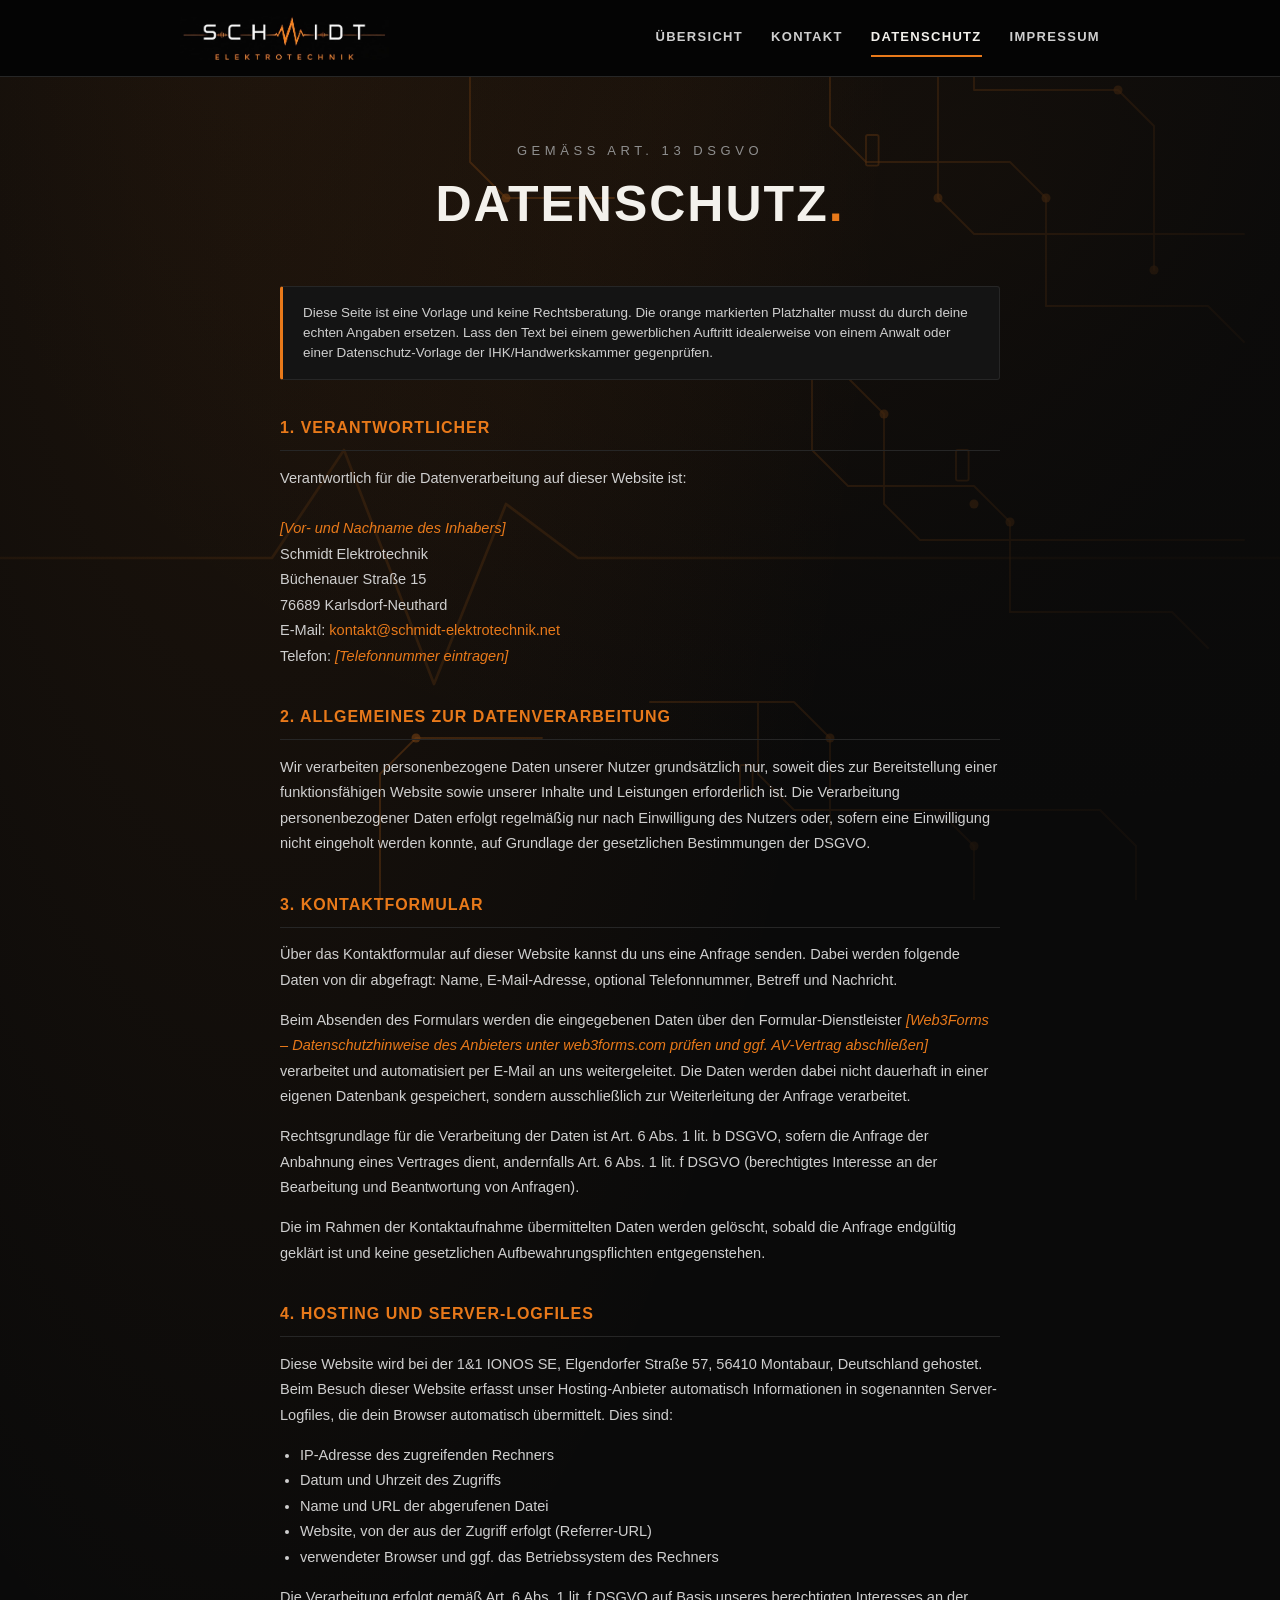
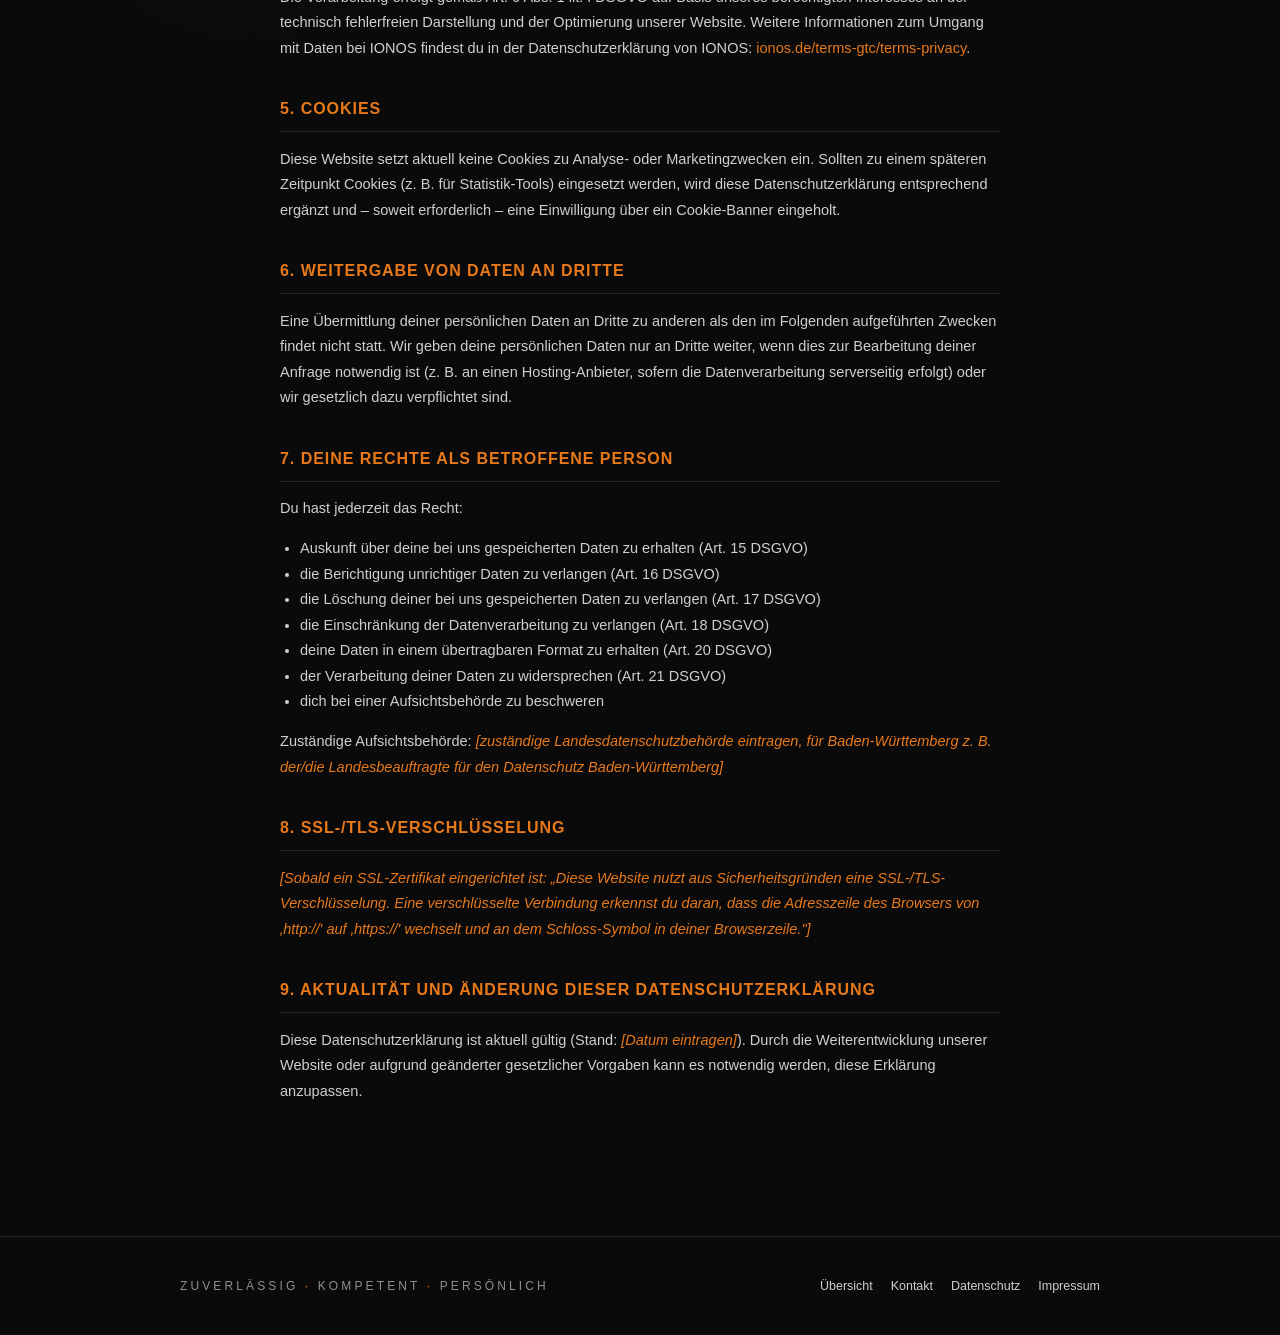
==== datenschutz.html @ e6042d87 "Init" ====
<!DOCTYPE html>
<html lang="de">
<head>
    <meta charset="UTF-8">
    <meta name="viewport" content="width=device-width, initial-scale=1.0">
    <title>Datenschutz – Schmidt Elektrotechnik Karlsdorf-Neuthard</title>
    <meta name="description"
          content="Datenschutzerklärung von Schmidt Elektrotechnik gemäß Art. 13 DSGVO: Informationen zur Verarbeitung deiner Daten über Kontaktformular und Website.">
    <link rel="stylesheet" href="css/style.css">
    <link rel="icon" href="images/favicon/favicon_32x32.ico" sizes="32x32">
    <link rel="icon" href="images/favicon/favicon.svg" type="image/svg+xml">
    <link rel="apple-touch-icon" href="images/favicon/favicon_180x180.png">
    <link rel="icon" type="image/png" sizes="192x192" href="images/favicon/favicon_192x192.png">
    <link rel="icon" type="image/png" sizes="512x512" href="images/favicon/favicon_512x512.png">
</head>
<body>

<header class="site-header">
    <div class="nav-inner">
        <a href="index.html" class="logo">
            <img src="images/logo.jpeg" alt="Schmidt Elektrotechnik Logo" class="logo-img">
        </a>
        <button type="button" class="nav-toggle" id="navToggle" aria-expanded="false" aria-controls="mainNav"
                aria-label="Navigation öffnen">☰
        </button>
        <nav class="main-nav" id="mainNav">
            <a href="index.html">Übersicht</a>
            <a href="kontakt.html">Kontakt</a>
            <a href="datenschutz.html" class="active">Datenschutz</a>
            <a href="impressum.html">Impressum</a>
        </nav>
    </div>
</header>

<main>
    <div class="container">


        <div class="page-top">
            <p class="eyebrow">Gemäß Art. 13 DSGVO</p>
            <h1 class="display">Datenschutz<span class="dot">.</span></h1>
        </div>

        <div class="legal">

            <div class="note-box">
                Diese Seite ist eine Vorlage und keine Rechtsberatung. Die orange markierten
                Platzhalter musst du durch deine echten Angaben ersetzen. Lass den Text bei
                einem gewerblichen Auftritt idealerweise von einem Anwalt oder einer
                Datenschutz-Vorlage der IHK/Handwerkskammer gegenprüfen.
            </div>

            <section>
                <h2>1. Verantwortlicher</h2>
                <p>
                    Verantwortlich für die Datenverarbeitung auf dieser Website ist:<br><br>
                    <span class="placeholder">[Vor- und Nachname des Inhabers]</span><br>
                    Schmidt Elektrotechnik<br>
                    Büchenauer Straße 15<br>
                    76689 Karlsdorf-Neuthard<br>
                    E-Mail: <a
                        href="mailto:kontakt@schmidt-elektrotechnik.net">kontakt@schmidt-elektrotechnik.net</a><br>
                    Telefon: <span class="placeholder">[Telefonnummer eintragen]</span>
                </p>
            </section>

            <section>
                <h2>2. Allgemeines zur Datenverarbeitung</h2>
                <p>
                    Wir verarbeiten personenbezogene Daten unserer Nutzer grundsätzlich nur,
                    soweit dies zur Bereitstellung einer funktionsfähigen Website sowie
                    unserer Inhalte und Leistungen erforderlich ist. Die Verarbeitung
                    personenbezogener Daten erfolgt regelmäßig nur nach Einwilligung des
                    Nutzers oder, sofern eine Einwilligung nicht eingeholt werden konnte,
                    auf Grundlage der gesetzlichen Bestimmungen der DSGVO.
                </p>
            </section>

            <section>
                <h2>3. Kontaktformular</h2>
                <p>
                    Über das Kontaktformular auf dieser Website kannst du uns eine Anfrage
                    senden. Dabei werden folgende Daten von dir abgefragt: Name, E-Mail-Adresse,
                    optional Telefonnummer, Betreff und Nachricht.
                </p>
                <p>
                    Beim Absenden des Formulars werden die eingegebenen Daten über den
                    Formular-Dienstleister <span class="placeholder">[Web3Forms – Datenschutzhinweise
          des Anbieters unter web3forms.com prüfen und ggf. AV-Vertrag abschließen]</span>
                    verarbeitet und automatisiert per E-Mail an uns weitergeleitet. Die Daten
                    werden dabei nicht dauerhaft in einer eigenen Datenbank gespeichert,
                    sondern ausschließlich zur Weiterleitung der Anfrage verarbeitet.
                </p>
                <p>
                    Rechtsgrundlage für die Verarbeitung der Daten ist Art. 6 Abs. 1 lit. b DSGVO,
                    sofern die Anfrage der Anbahnung eines Vertrages dient, andernfalls
                    Art. 6 Abs. 1 lit. f DSGVO (berechtigtes Interesse an der Bearbeitung
                    und Beantwortung von Anfragen).
                </p>
                <p>
                    Die im Rahmen der Kontaktaufnahme übermittelten Daten werden gelöscht,
                    sobald die Anfrage endgültig geklärt ist und keine gesetzlichen
                    Aufbewahrungspflichten entgegenstehen.
                </p>
            </section>

            <section>
                <h2>4. Hosting und Server-Logfiles</h2>
                <p>
                    Diese Website wird bei der 1&amp;1 IONOS SE, Elgendorfer Straße 57,
                    56410 Montabaur, Deutschland gehostet. Beim Besuch dieser Website erfasst
                    unser Hosting-Anbieter automatisch Informationen in sogenannten
                    Server-Logfiles, die dein Browser automatisch übermittelt. Dies sind:
                </p>
                <ul>
                    <li>IP-Adresse des zugreifenden Rechners</li>
                    <li>Datum und Uhrzeit des Zugriffs</li>
                    <li>Name und URL der abgerufenen Datei</li>
                    <li>Website, von der aus der Zugriff erfolgt (Referrer-URL)</li>
                    <li>verwendeter Browser und ggf. das Betriebssystem des Rechners</li>
                </ul>
                <p>
                    Die Verarbeitung erfolgt gemäß Art. 6 Abs. 1 lit. f DSGVO auf Basis
                    unseres berechtigten Interesses an der technisch fehlerfreien Darstellung
                    und der Optimierung unserer Website. Weitere Informationen zum Umgang mit
                    Daten bei IONOS findest du in der Datenschutzerklärung von IONOS:
                    <a href="https://www.ionos.de/terms-gtc/terms-privacy" target="_blank" rel="noopener">ionos.de/terms-gtc/terms-privacy</a>.
                </p>
            </section>

            <section>
                <h2>5. Cookies</h2>
                <p>
                    Diese Website setzt aktuell keine Cookies zu Analyse- oder Marketingzwecken
                    ein. Sollten zu einem späteren Zeitpunkt Cookies (z. B. für
                    Statistik-Tools) eingesetzt werden, wird diese Datenschutzerklärung
                    entsprechend ergänzt und – soweit erforderlich – eine
                    Einwilligung über ein Cookie-Banner eingeholt.
                </p>
            </section>

            <section>
                <h2>6. Weitergabe von Daten an Dritte</h2>
                <p>
                    Eine Übermittlung deiner persönlichen Daten an Dritte zu anderen als den
                    im Folgenden aufgeführten Zwecken findet nicht statt. Wir geben deine
                    persönlichen Daten nur an Dritte weiter, wenn dies zur Bearbeitung
                    deiner Anfrage notwendig ist (z. B. an einen Hosting-Anbieter, sofern
                    die Datenverarbeitung serverseitig erfolgt) oder wir gesetzlich dazu
                    verpflichtet sind.
                </p>
            </section>

            <section>
                <h2>7. Deine Rechte als betroffene Person</h2>
                <p>Du hast jederzeit das Recht:</p>
                <ul>
                    <li>Auskunft über deine bei uns gespeicherten Daten zu erhalten (Art. 15 DSGVO)</li>
                    <li>die Berichtigung unrichtiger Daten zu verlangen (Art. 16 DSGVO)</li>
                    <li>die Löschung deiner bei uns gespeicherten Daten zu verlangen (Art. 17 DSGVO)</li>
                    <li>die Einschränkung der Datenverarbeitung zu verlangen (Art. 18 DSGVO)</li>
                    <li>deine Daten in einem übertragbaren Format zu erhalten (Art. 20 DSGVO)</li>
                    <li>der Verarbeitung deiner Daten zu widersprechen (Art. 21 DSGVO)</li>
                    <li>dich bei einer Aufsichtsbehörde zu beschweren</li>
                </ul>
                <p>
                    Zuständige Aufsichtsbehörde: <span class="placeholder">[zuständige
          Landesdatenschutzbehörde eintragen, für Baden-Württemberg z. B. der/die
          Landesbeauftragte für den Datenschutz Baden-Württemberg]</span>
                </p>
            </section>

            <section>
                <h2>8. SSL-/TLS-Verschlüsselung</h2>
                <p>
          <span class="placeholder">
          [Sobald ein SSL-Zertifikat eingerichtet ist: „Diese Website nutzt aus
          Sicherheitsgründen eine SSL-/TLS-Verschlüsselung. Eine verschlüsselte
          Verbindung erkennst du daran, dass die Adresszeile des Browsers von
          ‚http://' auf ‚https://' wechselt und an dem Schloss-Symbol in deiner
          Browserzeile."]
          </span>
                </p>
            </section>

            <section>
                <h2>9. Aktualität und Änderung dieser Datenschutzerklärung</h2>
                <p>
                    Diese Datenschutzerklärung ist aktuell gültig (Stand:
                    <span class="placeholder">[Datum eintragen]</span>). Durch die
                    Weiterentwicklung unserer Website oder aufgrund geänderter gesetzlicher
                    Vorgaben kann es notwendig werden, diese Erklärung anzupassen.
                </p>
            </section>

        </div>


    </div>
</main>

<footer class="site-footer">
    <div class="footer-inner">
        <p class="footer-tagline">Zuverlässig <span>·</span> Kompetent <span>·</span> Persönlich</p>
        <div class="footer-links">
            <a href="index.html">Übersicht</a>
            <a href="kontakt.html">Kontakt</a>
            <a href="datenschutz.html">Datenschutz</a>
            <a href="impressum.html">Impressum</a>
        </div>
    </div>
</footer>

<script>
    let navToggle = document.getElementById('navToggle');
    let mainNav = document.getElementById('mainNav');
    if (navToggle && mainNav) {
        navToggle.addEventListener('click', function () {
            let isOpen = mainNav.classList.toggle('open');
            navToggle.setAttribute('aria-expanded', isOpen ? 'true' : 'false');
        });
    }
</script>

</body>
</html>
---- css/style.css ----
:root {
    --bg: #0a0a0a;
    --panel: #141414;
    --panel-alt: #0f0f0f;
    --panel-border: #262626;
    --field-bg: #1a1a1a;
    --field-border: #2c2c2c;
    --orange: #E8791A;
    --orange-hover: #f6912f;
    --orange-dim: #8a4a12;
    --white: #F3F1EC;
    --muted: #8f8f8f;
    --muted-2: #cfcfcf;
    --error: #e05252;
    --success: #3fae5c;
    --header-bg: #040404;
    --max-width: 60rem;
}

* {
    box-sizing: border-box;
}

html {
    scroll-behavior: smooth;
    font-size: 100%;
}

body {
    margin: 0;
    background-image: radial-gradient(ellipse at 20% -10%, rgba(232, 121, 26, 0.10), transparent 45%),
    url('../images/circuit-background.svg');
    background-repeat: no-repeat, no-repeat;
    background-position: top left, top right;
    background-size: auto, cover;
    background-attachment: scroll, fixed;
    background-color: var(--bg);
    color: var(--white);
    font-family: 'Segoe UI', Roboto, Helvetica, Arial, sans-serif;
    font-size: 1rem;
    line-height: 1.5;
    min-height: 100vh;
    display: flex;
    flex-direction: column;
    overflow-y: scroll;
}

a {
    color: var(--orange);
    text-decoration: none;
}

a:hover {
    color: var(--orange-hover);
}

a:focus-visible,
button:focus-visible,
input:focus-visible,
textarea:focus-visible,
.nav-toggle:focus-visible {
    outline: 2px solid var(--orange);
    outline-offset: 2px;
}

.display {
    font-family: 'Arial Narrow', 'Oswald', sans-serif;
    font-weight: 800;
    letter-spacing: 0.04em;
}

img, svg {
    max-width: 100%;
    height: auto;
}

.container {
    width: 100%;
    max-width: var(--max-width);
    margin: 0 auto;
    padding: 0 1.25rem;
}

main {
    flex: 1;
    padding: 3rem 0 5rem;
}

header.site-header {
    border-bottom: 1px solid var(--panel-border);
    background: var(--header-bg);
    position: sticky;
    top: 0;
    z-index: 20;
}

.nav-inner {
    max-width: var(--max-width);
    margin: 0 auto;
    padding: 1rem 1.25rem;
    display: flex;
    align-items: center;
    justify-content: space-between;
    gap: 1rem;
    flex-wrap: wrap;
}

.logo {
    display: flex;
    align-items: center;
}

.logo-img {
    height: 2.25rem;
    width: auto;
    display: block;
    border-radius: 0.125rem;
}

.nav-toggle {
    display: flex;
    align-items: center;
    justify-content: center;
    width: 2.75rem;
    height: 2.75rem;
    background: transparent;
    border: 1px solid var(--panel-border);
    border-radius: 0.25rem;
    color: var(--white);
    font-size: 1.375rem;
    cursor: pointer;
    order: 2;
    transition: border-color 0.3s ease, color 0.3s ease, transform 0.3s ease;
}

.nav-toggle:hover {
    border-color: var(--orange);
    color: var(--orange);
}

.nav-toggle[aria-expanded="true"] {
    border-color: var(--orange);
    color: var(--orange);
    transform: rotate(90deg);
}

nav.main-nav {
    display: flex;
    flex-direction: column;
    gap: 0.75rem;
    width: 100%;
    order: 3;
    max-height: 0;
    opacity: 0;
    overflow: hidden;
    transition: max-height 0.3s ease, opacity 0.3s ease;
}

nav.main-nav.open {
    max-height: 25rem;
    opacity: 1;
}

nav.main-nav a {
    color: var(--muted-2);
    font-size: 0.8125rem;
    text-transform: uppercase;
    letter-spacing: 0.1em;
    font-weight: 600;
    padding: 0.5rem 0;
    border-bottom: 2px solid transparent;
    transition: color .15s ease, border-color .15s ease;
}

nav.main-nav a:hover,
nav.main-nav a.active {
    color: var(--white);
    border-bottom-color: var(--orange);
}

@media (min-width: 30em) {
    .logo-img {
        height: 2.75rem;
    }
}

@media (min-width: 48em) {
    .nav-toggle {
        display: none;
    }

    nav.main-nav {
        display: flex;
        flex-direction: row;
        width: auto;
        gap: 1.75rem;
        order: 2;
        max-height: none;
        opacity: 1;
        overflow: visible;
    }
}

footer.site-footer {
    border-top: 1px solid var(--panel-border);
    padding: 1.75rem 0;
}

.footer-inner {
    max-width: var(--max-width);
    margin: 0 auto;
    padding: 0 1.25rem;
    display: flex;
    align-items: center;
    justify-content: space-between;
    flex-wrap: wrap;
    gap: 0.875rem;
}

.footer-tagline {
    color: var(--muted);
    font-size: 0.75rem;
    letter-spacing: 0.26em;
    text-transform: uppercase;
}

.footer-tagline span {
    color: var(--orange);
}

.footer-links {
    display: flex;
    flex-wrap: wrap;
    gap: 1.125rem;
    font-size: 0.78rem;
}

.footer-links a {
    color: var(--muted-2);
}

.footer-links a:hover {
    color: var(--orange);
}

.page-top {
    text-align: center;
    margin-bottom: 2rem;
}

.page-top-compact {
    margin-bottom: 1.5rem;
}

.eyebrow {
    color: var(--muted);
    font-size: 0.8125rem;
    letter-spacing: 0.35em;
    text-transform: uppercase;
    margin: 0 0 0.375rem;
}

h1 {
    font-size: clamp(1.875rem, 5vw, 3.125rem);
    margin: 0;
    text-transform: uppercase;
}

.heading-compact {
    font-size: clamp(1.5rem, 4vw, 2.125rem);
    margin: 0;
    text-transform: uppercase;
}

h1 .dot,
.display .dot {
    color: var(--orange);
}

.pulse-divider {
    width: 11.25rem;
    height: 2rem;
    margin: 1.375rem auto 0;
    display: block;
}

@media (min-width: 30em) {
    .page-top {
        margin-bottom: 2.75rem;
    }

    .page-top-compact {
        margin-bottom: 2rem;
    }
}

.panel {
    background: var(--panel);
    border: 1px solid var(--panel-border);
    border-radius: 0.25rem;
}

.rule {
    width: 3rem;
    height: 2px;
    background: var(--orange);
    margin: 0 0 1.625rem;
    border: none;
}

.btn {
    display: inline-block;
    background: var(--orange);
    color: #111;
    border: none;
    padding: 0.875rem 1.5rem;
    font-size: 0.84rem;
    font-weight: 700;
    text-transform: uppercase;
    letter-spacing: 0.14em;
    border-radius: 0.1875rem;
    cursor: pointer;
    min-height: 2.75rem;
    transition: background .15s ease, transform .1s ease;
}

.btn:hover {
    background: var(--orange-hover);
    color: #111;
}

.btn:active {
    transform: scale(0.98);
}

.btn:disabled {
    background: var(--orange-dim);
    cursor: not-allowed;
}

.btn-outline {
    display: inline-block;
    background: transparent;
    color: var(--orange);
    border: 1.5px solid var(--orange);
    padding: 0.78rem 1.375rem;
    font-size: 0.84rem;
    font-weight: 700;
    text-transform: uppercase;
    letter-spacing: 0.14em;
    border-radius: 0.1875rem;
    transition: background .15s ease, color .15s ease;
}

.btn-outline:hover {
    background: var(--orange);
    color: #111;
}

.icon-circle {
    width: 2.75rem;
    height: 2.75rem;
    flex: 0 0 2.75rem;
    border: 1.5px solid var(--orange);
    border-radius: 50%;
    display: flex;
    align-items: center;
    justify-content: center;
    color: var(--orange);
    font-size: 1.125rem;
}

.hero {
    display: grid;
    grid-template-columns:1fr;
    gap: 2rem;
    align-items: center;
    margin-bottom: 3rem;
}

@media (min-width: 48em) {
    .hero {
        grid-template-columns:1.1fr 0.9fr;
        gap: 3rem;
        margin-bottom: 4rem;
    }
}

.hero-text p.lead {
    color: var(--muted-2);
    font-size: 1rem;
    line-height: 1.7;
    margin: 1.375rem 0 1.875rem;
}

.hero-text .highlight {
    color: var(--orange);
    font-weight: 600;
}

.hero-card {
    background: var(--panel);
    border: 1px solid var(--panel-border);
    border-radius: 0.25rem;
    padding: 1.75rem;
}

@media (min-width: 30em) {
    .hero-card {
        padding: 2.25rem;
    }
}

.hero-card-title {
    margin: 0 0 1.25rem;
    text-transform: uppercase;
    font-size: 0.9375rem;
    letter-spacing: 0.08em;
    color: var(--muted);
    font-weight: 600;
}

.services {
    display: grid;
    grid-template-columns:1fr;
    gap: 1.125rem;
    margin-bottom: 3rem;
}

@media (min-width: 48em) {
    .services {
        margin-bottom: 4rem;
    }
}

.service-item {
    display: flex;
    align-items: center;
    gap: 1.125rem;
    padding: 1.25rem 1.375rem;
    background: var(--panel);
    border: 1px solid var(--panel-border);
    border-radius: 0.25rem;
    transition: border-color .15s ease;
}

.service-item:hover {
    border-color: var(--orange-dim);
}

.service-item .service-text strong {
    display: block;
    font-size: 1rem;
    text-transform: uppercase;
    letter-spacing: 0.04em;
    margin-bottom: 0.25rem;
}

.service-item .service-text span {
    color: var(--muted);
    font-size: 0.84rem;
}

.cta-block {
    text-align: center;
    padding: 3rem 1.25rem;
    background: var(--panel-alt);
    border: 1px solid var(--panel-border);
    border-radius: 0.25rem;
}

@media (min-width: 30em) {
    .cta-block {
        padding: 3rem 1.875rem;
    }
}

.cta-block h2 {
    margin: 0 0 0.625rem;
    text-transform: uppercase;
    font-size: 1.5rem;
}

.cta-accent {
    color: var(--orange);
}

.cta-block p {
    color: var(--muted-2);
    margin: 0 0 1.625rem;
}

.contact-layout {
    display: grid;
    grid-template-columns:1fr;
    border: 1px solid var(--panel-border);
    border-radius: 0.25rem;
    overflow: hidden;
}

@media (min-width: 48em) {
    .contact-layout {
        grid-template-columns:1fr 1.3fr;
    }
}

.contact-side {
    background: var(--panel-alt);
    padding: 2.25rem 1.5rem;
    border-bottom: 1px solid var(--panel-border);
}

@media (min-width: 48em) {
    .contact-side {
        padding: 2.75rem 2.25rem;
        border-bottom: none;
        border-right: 1px solid var(--panel-border);
    }
}

.brand-name {
    font-size: 1.5rem;
    text-transform: uppercase;
    letter-spacing: 0.03em;
    line-height: 1.15;
    margin: 0 0 0.25rem;
}

.brand-sub {
    color: var(--orange);
    font-size: 0.8125rem;
    text-transform: uppercase;
    letter-spacing: 0.18em;
    margin: 0 0 1.625rem;
}

.contact-side p.lead {
    color: var(--muted-2);
    font-size: 0.91rem;
    line-height: 1.65;
    margin: 0 0 1.875rem;
}

.contact-item {
    display: flex;
    gap: 0.75rem;
    align-items: flex-start;
    margin-bottom: 1.25rem;
}

.contact-icon {
    width: 2rem;
    height: 2rem;
    flex: 0 0 2rem;
    border: 1.5px solid var(--orange);
    border-radius: 50%;
    display: flex;
    align-items: center;
    justify-content: center;
    color: var(--orange);
    font-size: 0.875rem;
}

.contact-text {
    font-size: 0.84rem;
    color: #d8d8d8;
    line-height: 1.5;
}

.contact-text strong {
    display: block;
    color: var(--white);
    font-size: 0.6875rem;
    text-transform: uppercase;
    letter-spacing: 0.12em;
    margin-bottom: 0.125rem;
    font-weight: 600;
}

.form-side {
    background: var(--panel);
    padding: 2.25rem 1.5rem;
}

@media (min-width: 48em) {
    .form-side {
        padding: 2.75rem 2.5rem;
    }
}

.form-title {
    font-size: 1.25rem;
    text-transform: uppercase;
    letter-spacing: 0.03em;
    margin: 0 0 0.375rem;
}

.form-hint {
    color: var(--muted);
    font-size: 0.84rem;
    margin: 0 0 1.75rem;
}

form {
    display: flex;
    flex-direction: column;
    gap: 1.125rem;
}

.field {
    display: flex;
    flex-direction: column;
    gap: 0.4375rem;
}

.field label {
    font-size: 0.71875rem;
    text-transform: uppercase;
    letter-spacing: 0.12em;
    color: var(--muted);
}

.field input,
.field textarea {
    background: var(--field-bg);
    border: 1px solid var(--field-border);
    color: var(--white);
    padding: 0.75rem 0.875rem;
    border-radius: 0.1875rem;
    font-size: 0.91rem;
    font-family: inherit;
    min-height: 2.75rem;
    transition: border-color .15s ease, background .15s ease;
}

.field input::placeholder,
.field textarea::placeholder {
    color: #606060;
}

.field input:focus,
.field textarea:focus {
    border-color: var(--orange);
    background: #1d1d1d;
}

.field textarea {
    resize: vertical;
    min-height: 7.5rem;
}

.row-2 {
    display: grid;
    grid-template-columns:1fr;
    gap: 1.125rem;
}

@media (min-width: 30em) {
    .row-2 {
        grid-template-columns:1fr 1fr;
    }
}

.honeypot {
    position: absolute;
    left: -9999px;
    opacity: 0;
    height: 0;
}

.status {
    font-size: 0.84rem;
    margin-top: 0.25rem;
    display: none;
    padding: 0.75rem 0.875rem;
    border-radius: 0.1875rem;
    border: 1px solid transparent;
}

.status.show {
    display: block;
}

.status.info {
    color: var(--orange);
    border-color: rgba(232, 121, 26, 0.4);
    background: rgba(232, 121, 26, 0.08);
}

.status.success {
    color: var(--success);
    border-color: rgba(63, 174, 92, 0.4);
    background: rgba(63, 174, 92, 0.08);
}

.status.error {
    color: var(--error);
    border-color: rgba(224, 82, 82, 0.4);
    background: rgba(224, 82, 82, 0.08);
}

.legal {
    max-width: 45rem;
    margin: 0 auto;
}

.legal section {
    margin-bottom: 2.25rem;
}

.legal h2 {
    font-size: 1rem;
    text-transform: uppercase;
    letter-spacing: 0.06em;
    color: var(--orange);
    margin: 0 0 0.875rem;
    padding-bottom: 0.625rem;
    border-bottom: 1px solid var(--panel-border);
}

.legal p, .legal li {
    color: var(--muted-2);
    font-size: 0.91rem;
    line-height: 1.75;
}

.legal ul {
    padding-left: 1.25rem;
    margin: 0;
}

.legal .placeholder {
    color: var(--orange);
    font-style: italic;
}

.legal .note-box {
    background: var(--panel);
    border: 1px solid var(--panel-border);
    border-left: 3px solid var(--orange);
    padding: 1rem 1.25rem;
    border-radius: 0.1875rem;
    font-size: 0.84rem;
    color: var(--muted-2);
    margin-bottom: 2.25rem;
}

@media (min-width: 64em) {
    main {
        padding: 4rem 0 6rem;
    }

    .hero {
        gap: 4rem;
    }
}

@media (prefers-reduced-motion: no-preference) {
    @view-transition {
        navigation: auto;
    }

    main {
        view-transition-name: page-content;
    }

    ::view-transition-group(page-content) {
        animation-duration: 0.4s;
        animation-timing-function: ease-in-out;
    }

    ::view-transition-old(page-content) {
        animation-name: vt-slide-out;
    }

    ::view-transition-new(page-content) {
        animation-name: vt-slide-in;
    }

    @keyframes vt-slide-out {
        to {
            translate: -100vw;
            opacity: 0;
        }
    }

    @keyframes vt-slide-in {
        from {
            translate: 100vw;
            opacity: 0;
        }
    }
}
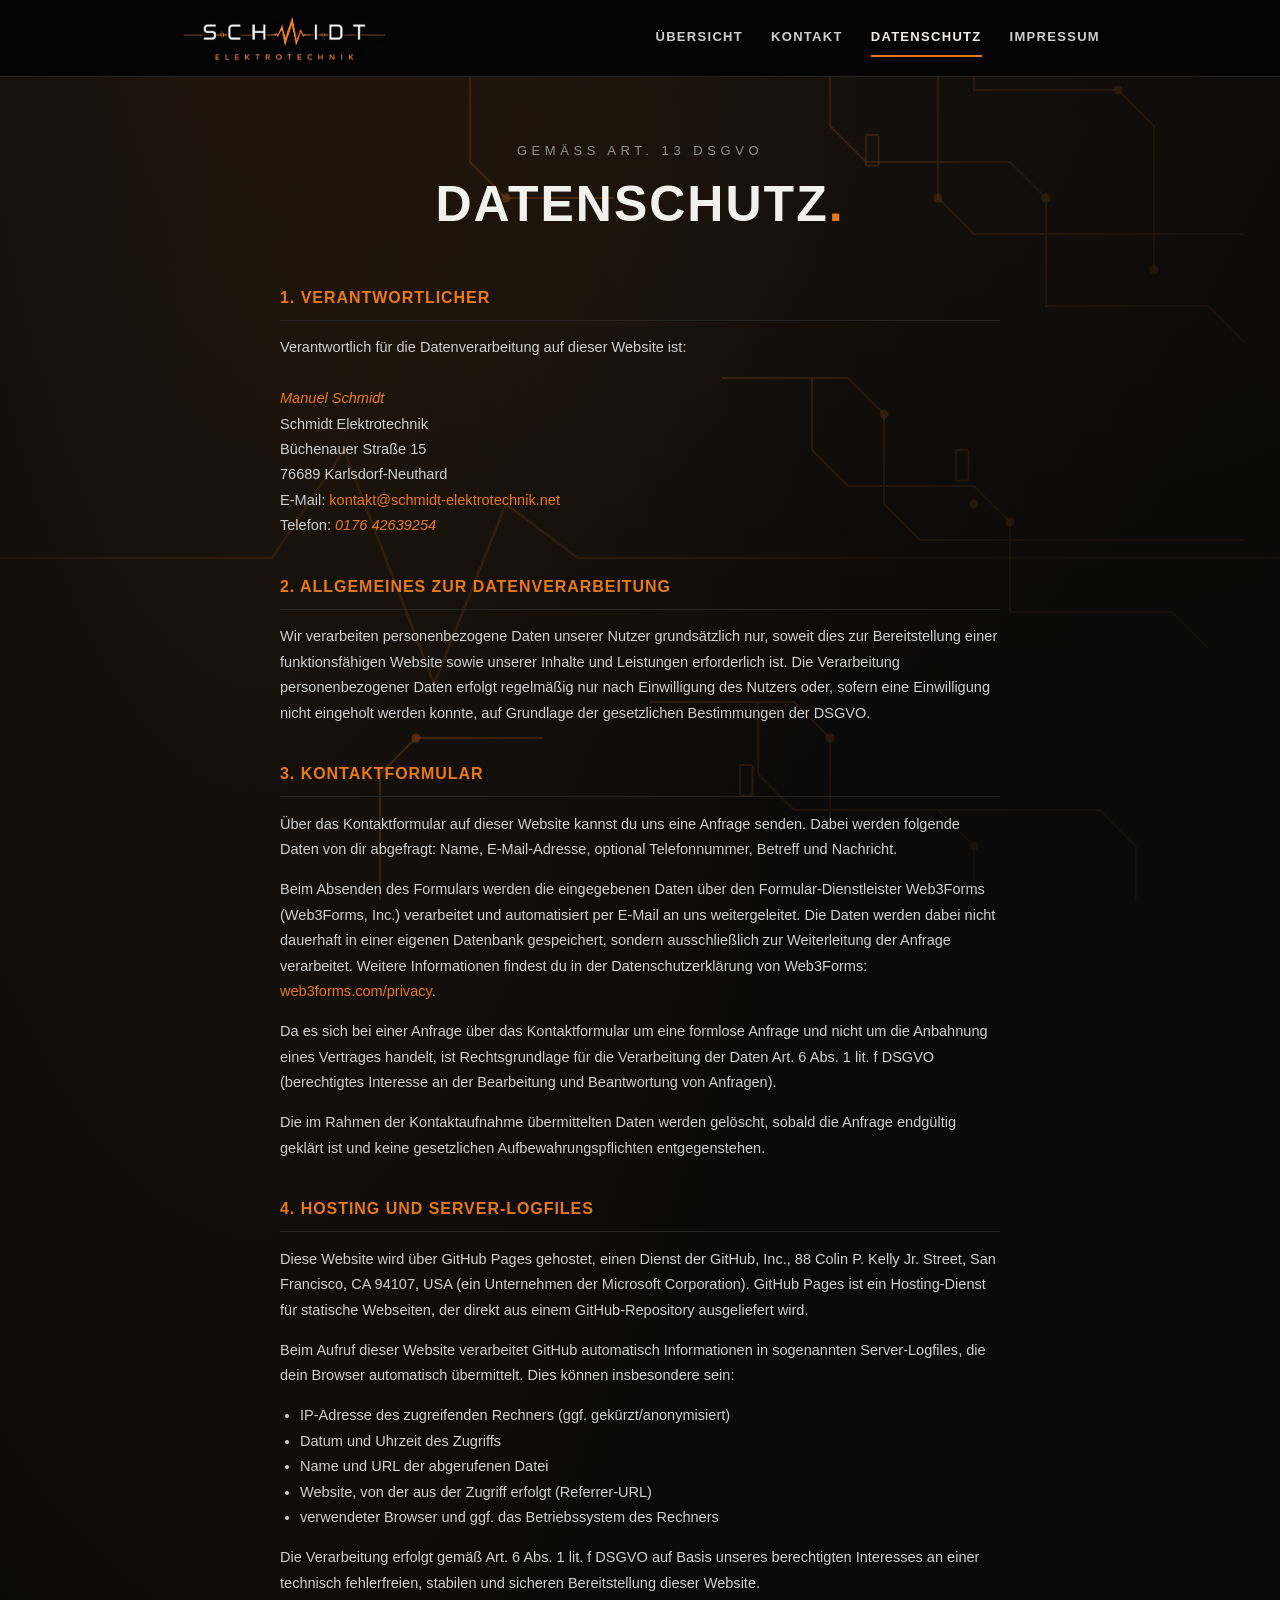
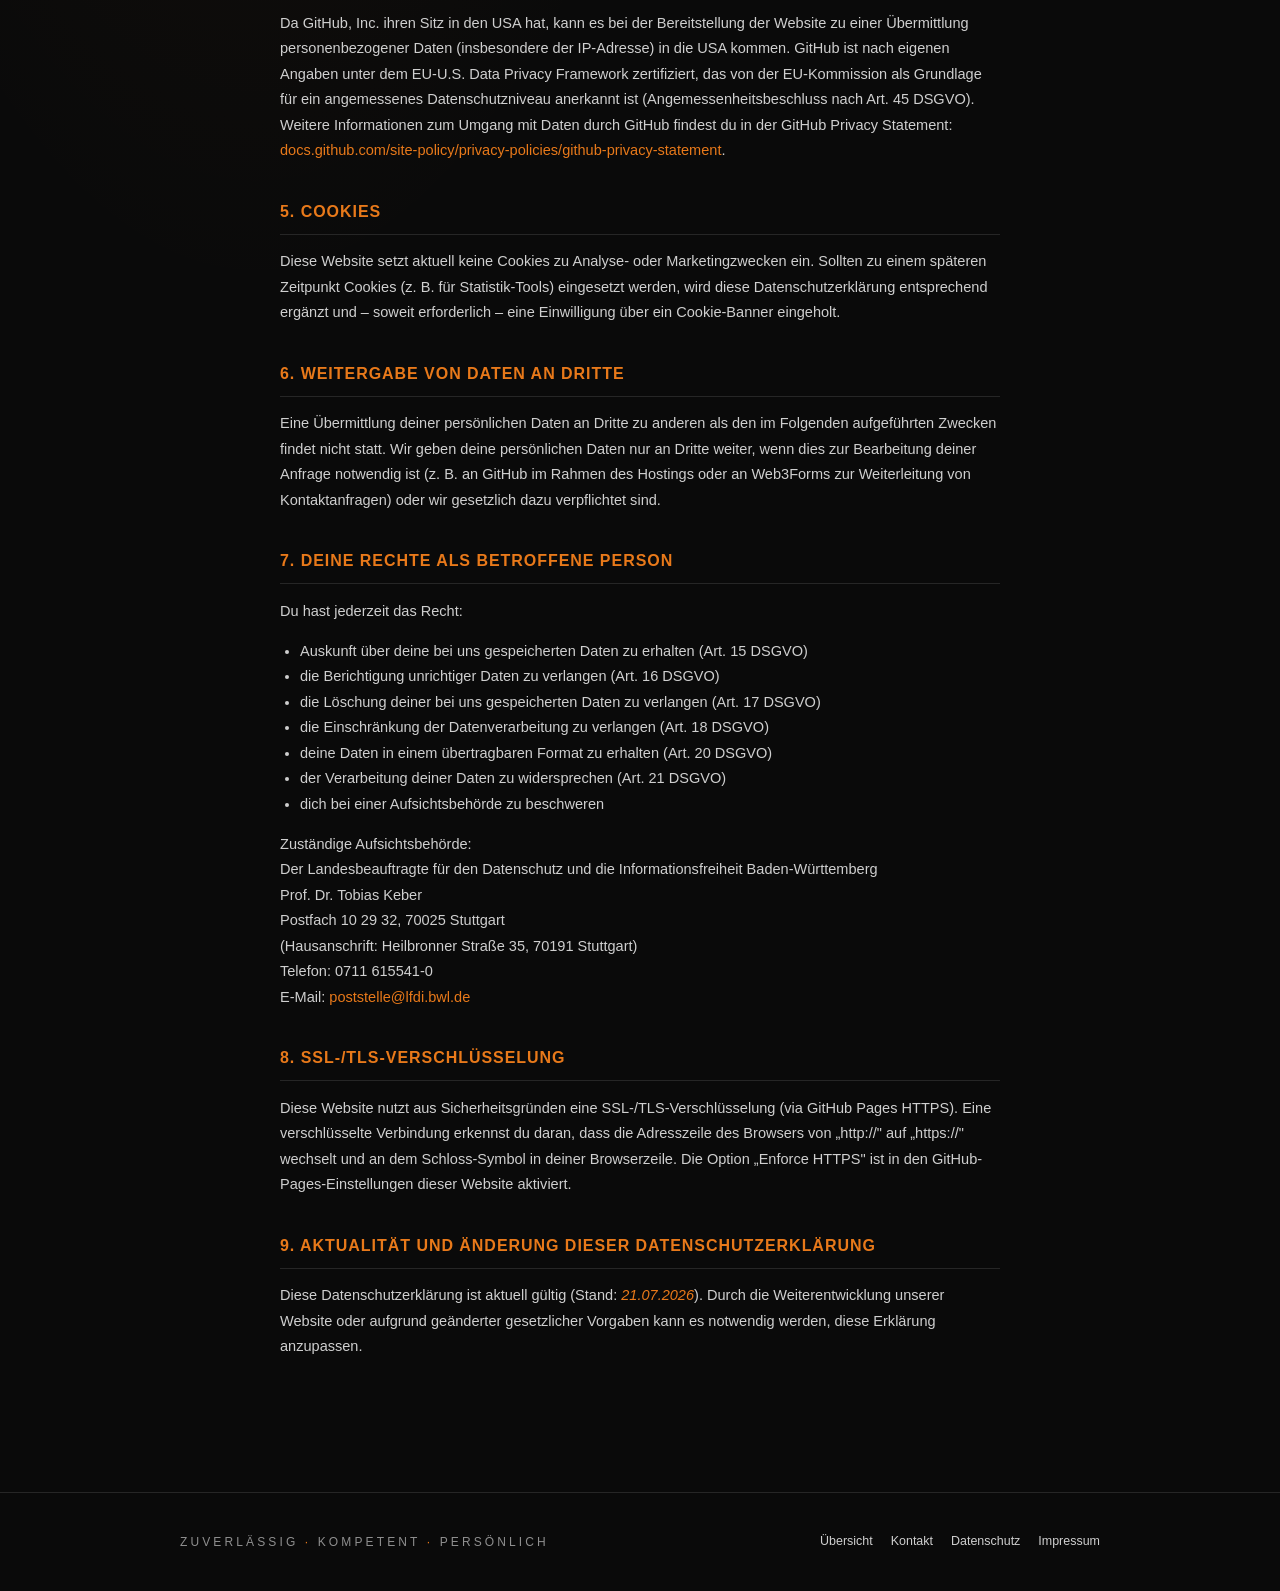
==== commit a9496c2b: "Data" ====
--- a/datenschutz.html
+++ b/datenschutz.html
@@ -1,3 +1,4 @@
+
 <!DOCTYPE html>
 <html lang="de">
 <head>
@@ -43,24 +44,17 @@
 
         <div class="legal">
 
-            <div class="note-box">
-                Diese Seite ist eine Vorlage und keine Rechtsberatung. Die orange markierten
-                Platzhalter musst du durch deine echten Angaben ersetzen. Lass den Text bei
-                einem gewerblichen Auftritt idealerweise von einem Anwalt oder einer
-                Datenschutz-Vorlage der IHK/Handwerkskammer gegenprüfen.
-            </div>
-
             <section>
                 <h2>1. Verantwortlicher</h2>
                 <p>
                     Verantwortlich für die Datenverarbeitung auf dieser Website ist:<br><br>
-                    <span class="placeholder">[Vor- und Nachname des Inhabers]</span><br>
+                    <span class="placeholder">Manuel Schmidt</span><br>
                     Schmidt Elektrotechnik<br>
                     Büchenauer Straße 15<br>
                     76689 Karlsdorf-Neuthard<br>
                     E-Mail: <a
                         href="mailto:kontakt@schmidt-elektrotechnik.net">kontakt@schmidt-elektrotechnik.net</a><br>
-                    Telefon: <span class="placeholder">[Telefonnummer eintragen]</span>
+                    Telefon: <span class="placeholder">0176 42639254</span>
                 </p>
             </section>
 
@@ -76,7 +70,7 @@
                 </p>
             </section>
 
-            <section>
+             <section>
                 <h2>3. Kontaktformular</h2>
                 <p>
                     Über das Kontaktformular auf dieser Website kannst du uns eine Anfrage
@@ -85,17 +79,18 @@
                 </p>
                 <p>
                     Beim Absenden des Formulars werden die eingegebenen Daten über den
-                    Formular-Dienstleister <span class="placeholder">[Web3Forms – Datenschutzhinweise
-          des Anbieters unter web3forms.com prüfen und ggf. AV-Vertrag abschließen]</span>
-                    verarbeitet und automatisiert per E-Mail an uns weitergeleitet. Die Daten
-                    werden dabei nicht dauerhaft in einer eigenen Datenbank gespeichert,
-                    sondern ausschließlich zur Weiterleitung der Anfrage verarbeitet.
-                </p>
-                <p>
-                    Rechtsgrundlage für die Verarbeitung der Daten ist Art. 6 Abs. 1 lit. b DSGVO,
-                    sofern die Anfrage der Anbahnung eines Vertrages dient, andernfalls
-                    Art. 6 Abs. 1 lit. f DSGVO (berechtigtes Interesse an der Bearbeitung
-                    und Beantwortung von Anfragen).
+                    Formular-Dienstleister Web3Forms (Web3Forms, Inc.) verarbeitet und
+                    automatisiert per E-Mail an uns weitergeleitet. Die Daten werden dabei
+                    nicht dauerhaft in einer eigenen Datenbank gespeichert, sondern
+                    ausschließlich zur Weiterleitung der Anfrage verarbeitet. Weitere
+                    Informationen findest du in der Datenschutzerklärung von Web3Forms:
+                    <a href="https://web3forms.com/privacy" target="_blank" rel="noopener">web3forms.com/privacy</a>.
+                </p>
+                <p>
+                    Da es sich bei einer Anfrage über das Kontaktformular um eine formlose
+                    Anfrage und nicht um die Anbahnung eines Vertrages handelt, ist
+                    Rechtsgrundlage für die Verarbeitung der Daten Art. 6 Abs. 1 lit. f DSGVO
+                    (berechtigtes Interesse an der Bearbeitung und Beantwortung von Anfragen).
                 </p>
                 <p>
                     Die im Rahmen der Kontaktaufnahme übermittelten Daten werden gelöscht,
@@ -107,13 +102,19 @@
             <section>
                 <h2>4. Hosting und Server-Logfiles</h2>
                 <p>
-                    Diese Website wird bei der 1&amp;1 IONOS SE, Elgendorfer Straße 57,
-                    56410 Montabaur, Deutschland gehostet. Beim Besuch dieser Website erfasst
-                    unser Hosting-Anbieter automatisch Informationen in sogenannten
-                    Server-Logfiles, die dein Browser automatisch übermittelt. Dies sind:
+                    Diese Website wird über GitHub Pages gehostet, einen Dienst der
+                    GitHub, Inc., 88 Colin P. Kelly Jr. Street, San Francisco, CA 94107, USA
+                    (ein Unternehmen der Microsoft Corporation). GitHub Pages ist ein
+                    Hosting-Dienst für statische Webseiten, der direkt aus einem
+                    GitHub-Repository ausgeliefert wird.
+                </p>
+                <p>
+                    Beim Aufruf dieser Website verarbeitet GitHub automatisch
+                    Informationen in sogenannten Server-Logfiles, die dein Browser
+                    automatisch übermittelt. Dies können insbesondere sein:
                 </p>
                 <ul>
-                    <li>IP-Adresse des zugreifenden Rechners</li>
+                    <li>IP-Adresse des zugreifenden Rechners (ggf. gekürzt/anonymisiert)</li>
                     <li>Datum und Uhrzeit des Zugriffs</li>
                     <li>Name und URL der abgerufenen Datei</li>
                     <li>Website, von der aus der Zugriff erfolgt (Referrer-URL)</li>
@@ -121,10 +122,19 @@
                 </ul>
                 <p>
                     Die Verarbeitung erfolgt gemäß Art. 6 Abs. 1 lit. f DSGVO auf Basis
-                    unseres berechtigten Interesses an der technisch fehlerfreien Darstellung
-                    und der Optimierung unserer Website. Weitere Informationen zum Umgang mit
-                    Daten bei IONOS findest du in der Datenschutzerklärung von IONOS:
-                    <a href="https://www.ionos.de/terms-gtc/terms-privacy" target="_blank" rel="noopener">ionos.de/terms-gtc/terms-privacy</a>.
+                    unseres berechtigten Interesses an einer technisch fehlerfreien,
+                    stabilen und sicheren Bereitstellung dieser Website.
+                </p>
+                <p>
+                    Da GitHub, Inc. ihren Sitz in den USA hat, kann es bei der
+                    Bereitstellung der Website zu einer Übermittlung personenbezogener
+                    Daten (insbesondere der IP-Adresse) in die USA kommen. GitHub ist
+                    nach eigenen Angaben unter dem EU-U.S. Data Privacy Framework
+                    zertifiziert, das von der EU-Kommission als Grundlage für ein
+                    angemessenes Datenschutzniveau anerkannt ist (Angemessenheitsbeschluss
+                    nach Art. 45 DSGVO). Weitere Informationen zum Umgang mit Daten durch
+                    GitHub findest du in der GitHub Privacy Statement:
+                    <a href="https://docs.github.com/site-policy/privacy-policies/github-privacy-statement" target="_blank" rel="noopener">docs.github.com/site-policy/privacy-policies/github-privacy-statement</a>.
                 </p>
             </section>
 
@@ -145,13 +155,13 @@
                     Eine Übermittlung deiner persönlichen Daten an Dritte zu anderen als den
                     im Folgenden aufgeführten Zwecken findet nicht statt. Wir geben deine
                     persönlichen Daten nur an Dritte weiter, wenn dies zur Bearbeitung
-                    deiner Anfrage notwendig ist (z. B. an einen Hosting-Anbieter, sofern
-                    die Datenverarbeitung serverseitig erfolgt) oder wir gesetzlich dazu
-                    verpflichtet sind.
-                </p>
-            </section>
-
-            <section>
+                    deiner Anfrage notwendig ist (z. B. an GitHub im Rahmen des Hostings
+                    oder an Web3Forms zur Weiterleitung von Kontaktanfragen) oder wir
+                    gesetzlich dazu verpflichtet sind.
+                </p>
+            </section>
+
+             <section>
                 <h2>7. Deine Rechte als betroffene Person</h2>
                 <p>Du hast jederzeit das Recht:</p>
                 <ul>
@@ -164,22 +174,27 @@
                     <li>dich bei einer Aufsichtsbehörde zu beschweren</li>
                 </ul>
                 <p>
-                    Zuständige Aufsichtsbehörde: <span class="placeholder">[zuständige
-          Landesdatenschutzbehörde eintragen, für Baden-Württemberg z. B. der/die
-          Landesbeauftragte für den Datenschutz Baden-Württemberg]</span>
-                </p>
-            </section>
-
-            <section>
+                    Zuständige Aufsichtsbehörde:<br>
+                    Der Landesbeauftragte für den Datenschutz und die Informationsfreiheit
+                    Baden-Württemberg<br>
+                    Prof. Dr. Tobias Keber<br>
+                    Postfach 10 29 32, 70025 Stuttgart<br>
+                    (Hausanschrift: Heilbronner Straße 35, 70191 Stuttgart)<br>
+                    Telefon: 0711 615541-0<br>
+                    E-Mail: <a href="mailto:poststelle@lfdi.bwl.de">poststelle@lfdi.bwl.de</a>
+                </p>
+            </section>
+
+
+             <section>
                 <h2>8. SSL-/TLS-Verschlüsselung</h2>
                 <p>
-          <span class="placeholder">
-          [Sobald ein SSL-Zertifikat eingerichtet ist: „Diese Website nutzt aus
-          Sicherheitsgründen eine SSL-/TLS-Verschlüsselung. Eine verschlüsselte
-          Verbindung erkennst du daran, dass die Adresszeile des Browsers von
-          ‚http://' auf ‚https://' wechselt und an dem Schloss-Symbol in deiner
-          Browserzeile."]
-          </span>
+                    Diese Website nutzt aus Sicherheitsgründen eine SSL-/TLS-Verschlüsselung
+                    (via GitHub Pages HTTPS). Eine verschlüsselte Verbindung erkennst du
+                    daran, dass die Adresszeile des Browsers von „http://" auf „https://"
+                    wechselt und an dem Schloss-Symbol in deiner Browserzeile. Die
+                    Option „Enforce HTTPS" ist in den GitHub-Pages-Einstellungen dieser
+                    Website aktiviert.
                 </p>
             </section>
 
@@ -187,7 +202,7 @@
                 <h2>9. Aktualität und Änderung dieser Datenschutzerklärung</h2>
                 <p>
                     Diese Datenschutzerklärung ist aktuell gültig (Stand:
-                    <span class="placeholder">[Datum eintragen]</span>). Durch die
+                    <span class="placeholder">21.07.2026</span>). Durch die
                     Weiterentwicklung unserer Website oder aufgrund geänderter gesetzlicher
                     Vorgaben kann es notwendig werden, diese Erklärung anzupassen.
                 </p>
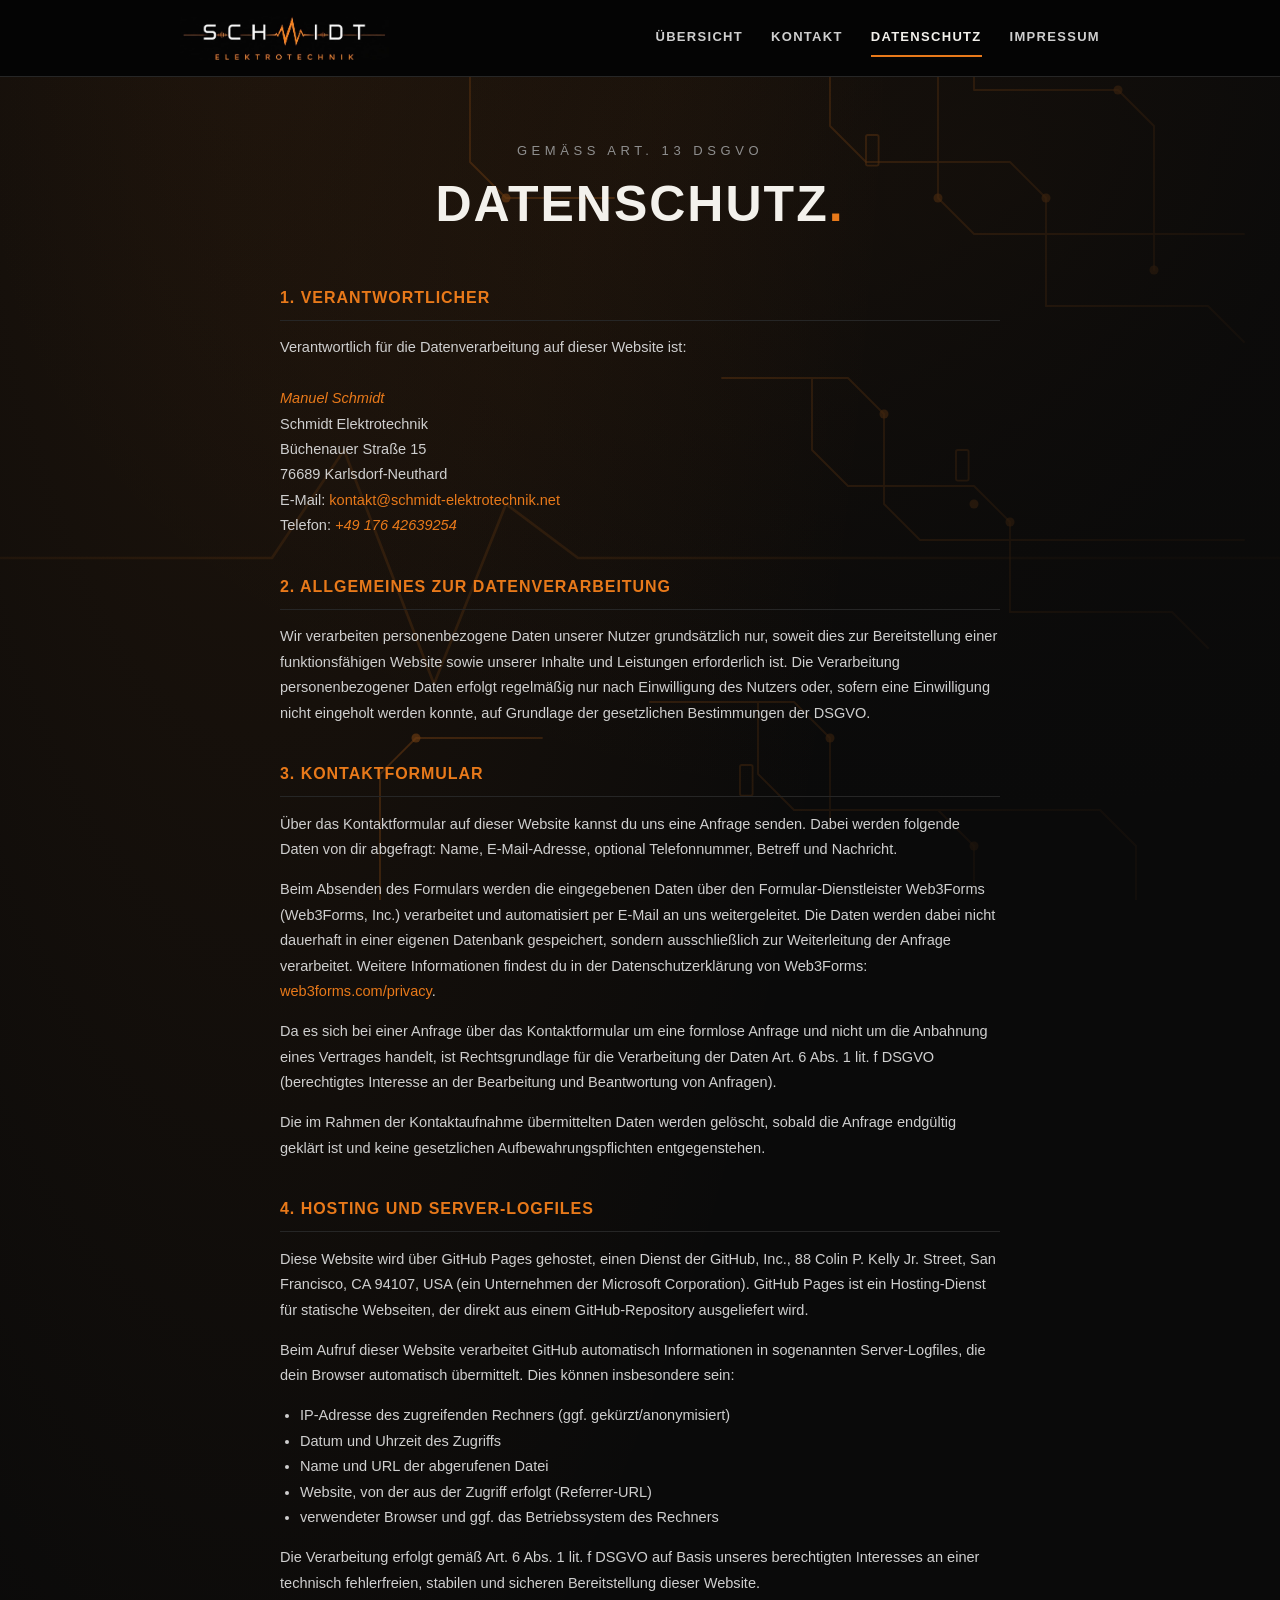
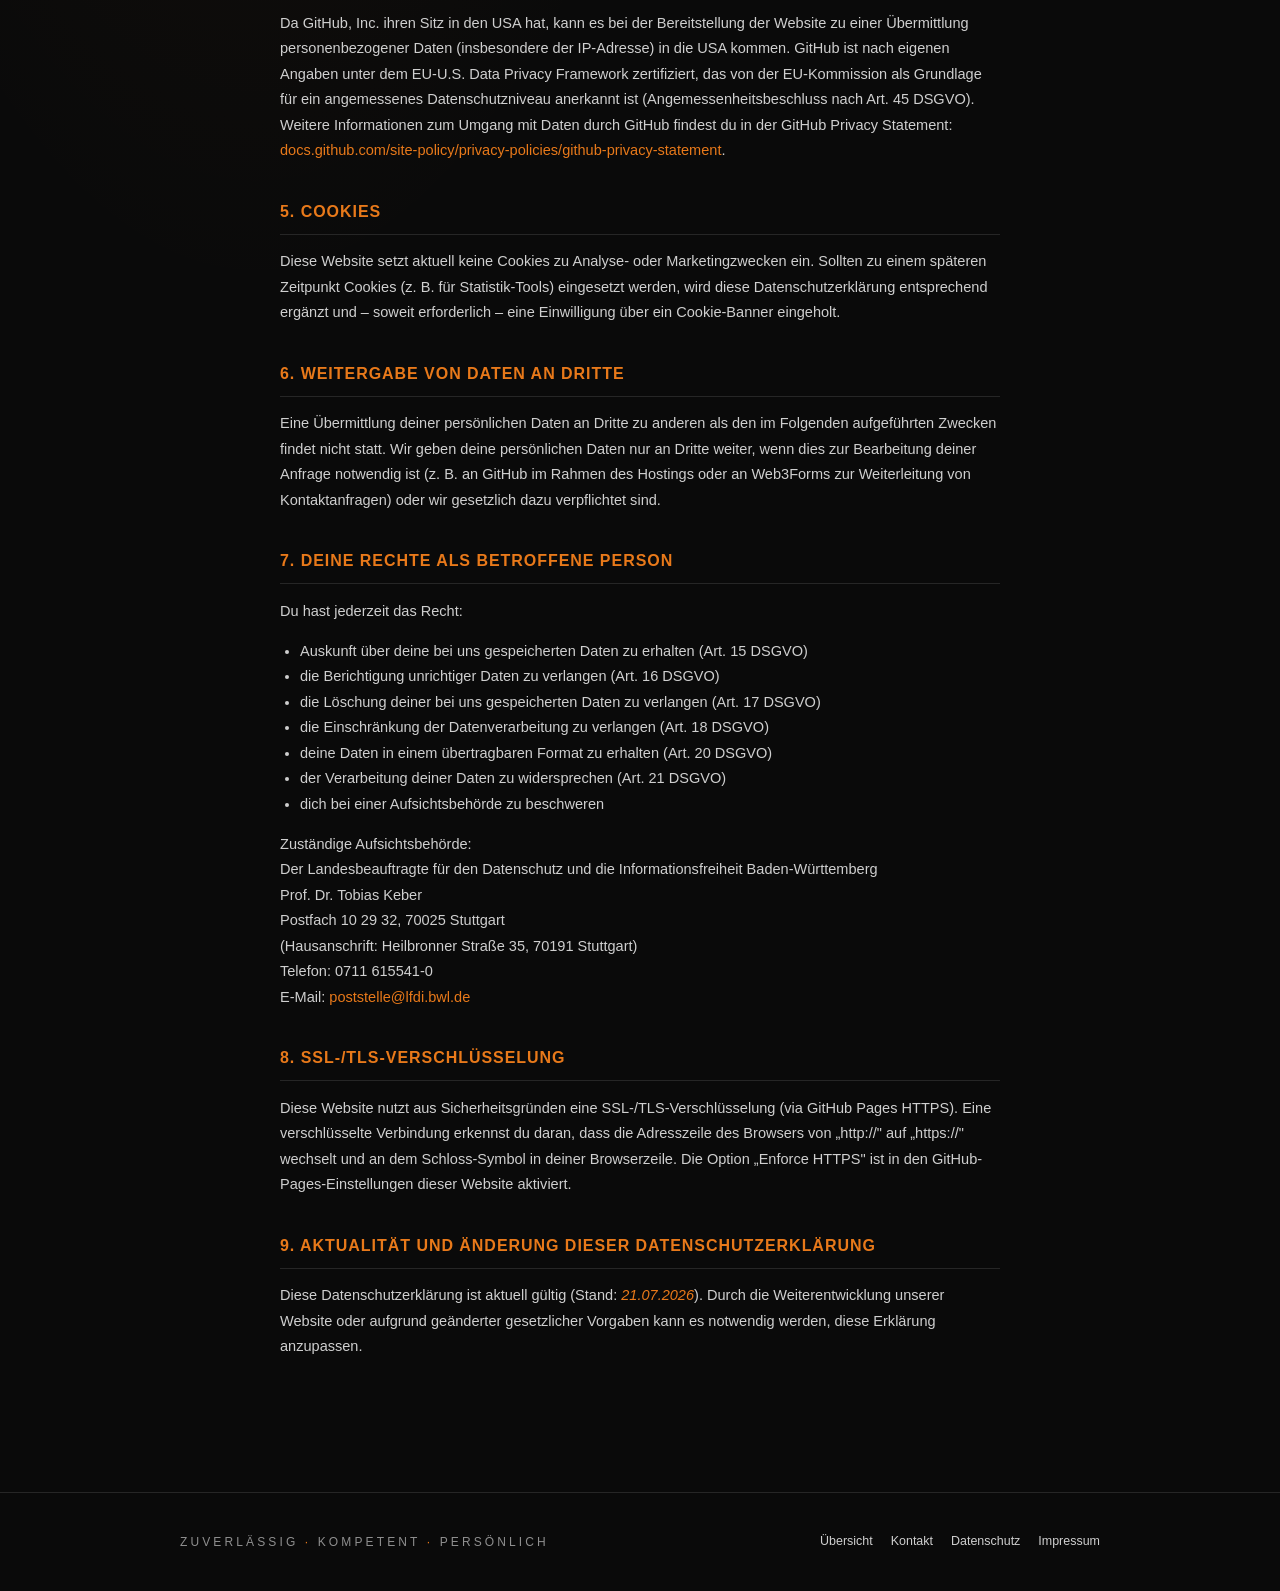
==== commit 42de420d: "tel" ====
--- a/datenschutz.html
+++ b/datenschutz.html
@@ -54,7 +54,7 @@
                     76689 Karlsdorf-Neuthard<br>
                     E-Mail: <a
                         href="mailto:kontakt@schmidt-elektrotechnik.net">kontakt@schmidt-elektrotechnik.net</a><br>
-                    Telefon: <span class="placeholder">0176 42639254</span>
+                    Telefon: <span class="placeholder">+49 176 42639254</span>
                 </p>
             </section>
 
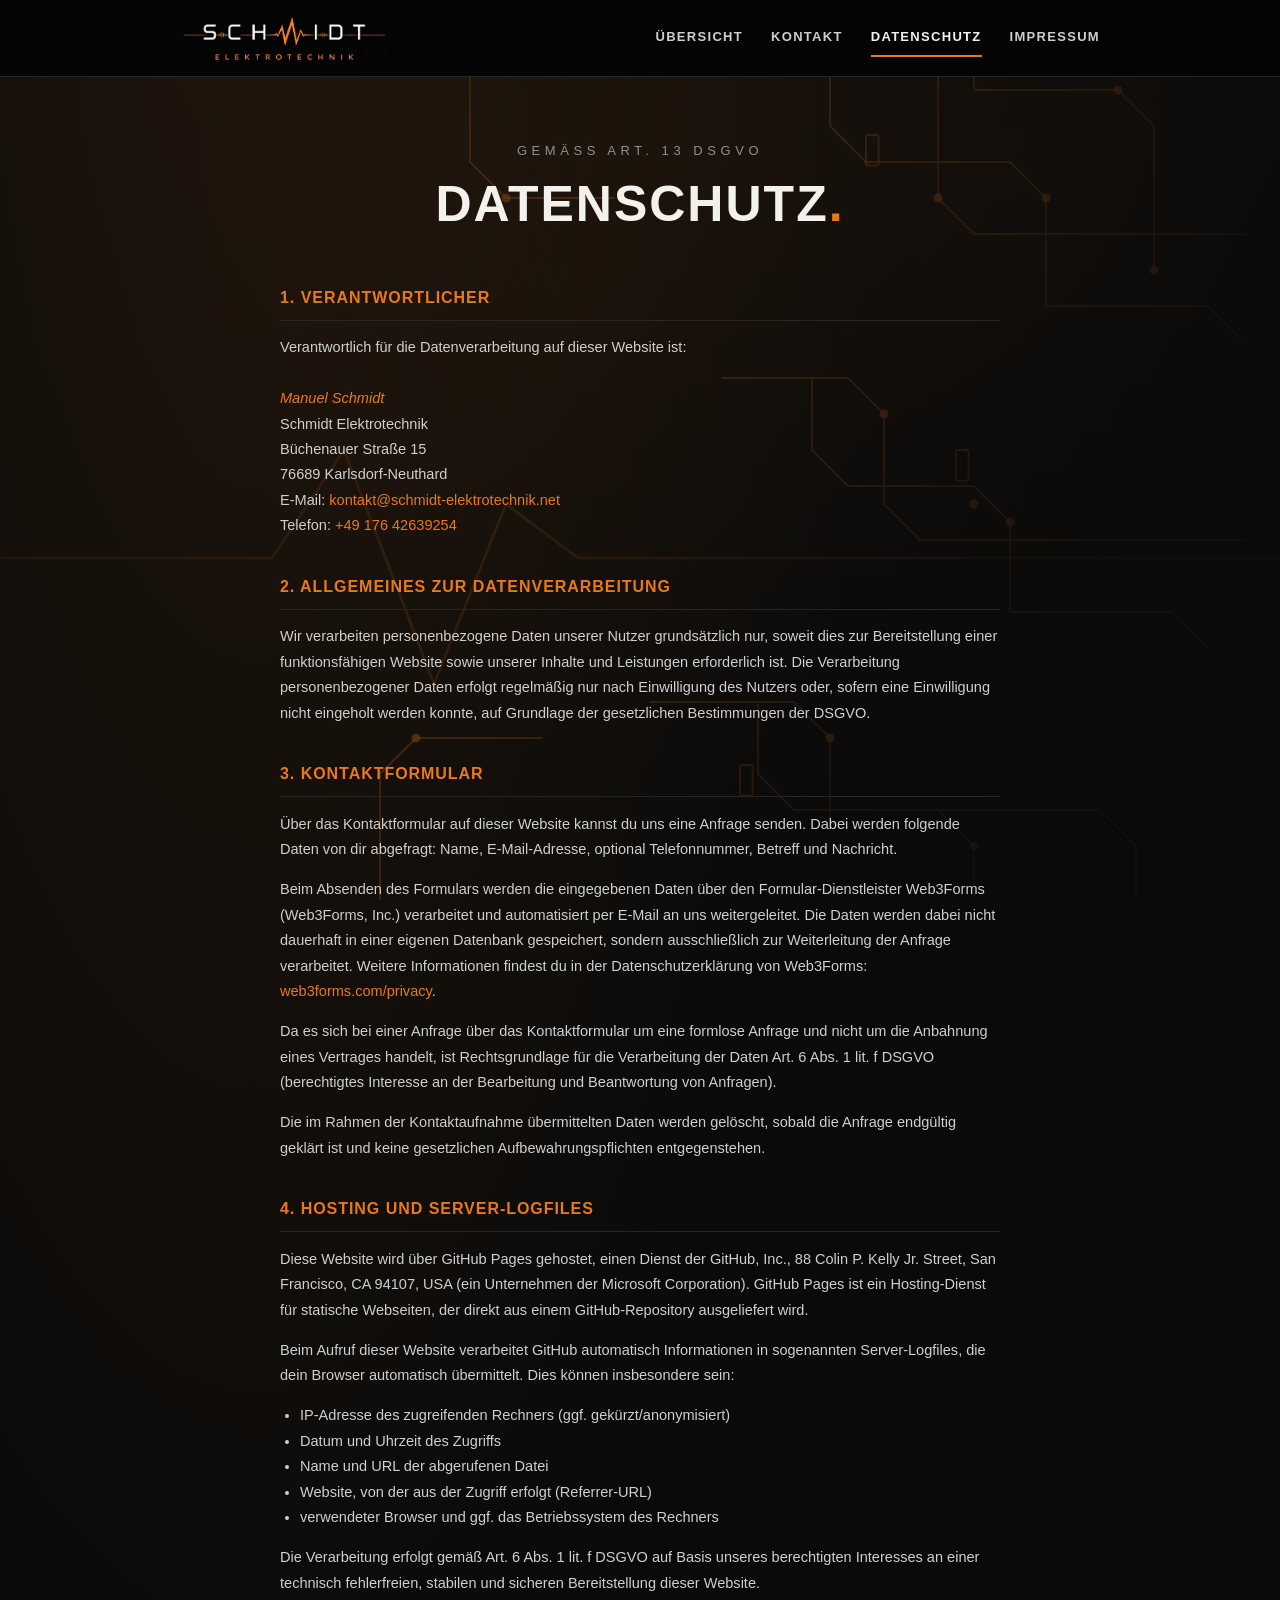
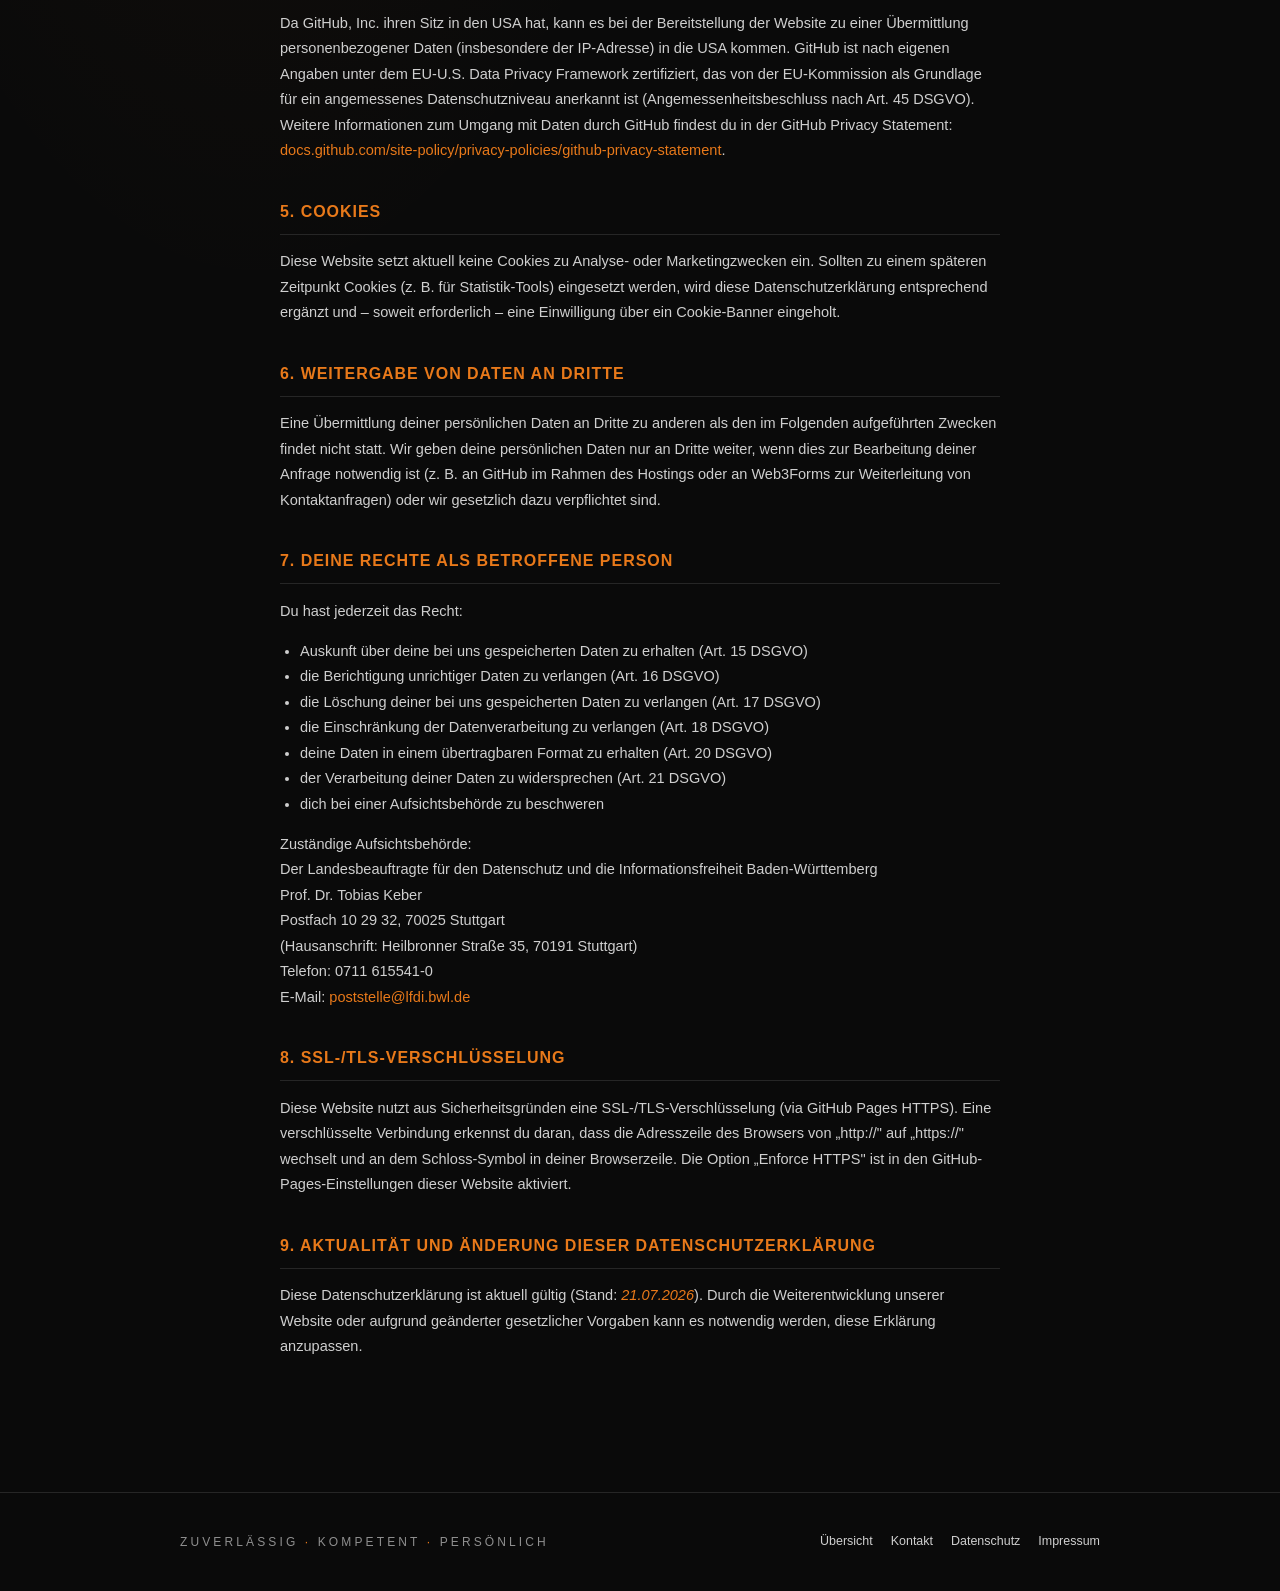
==== commit a2412cfb: "fixes" ====
--- a/datenschutz.html
+++ b/datenschutz.html
@@ -1,4 +1,3 @@
-
 <!DOCTYPE html>
 <html lang="de">
 <head>
@@ -54,7 +53,7 @@
                     76689 Karlsdorf-Neuthard<br>
                     E-Mail: <a
                         href="mailto:kontakt@schmidt-elektrotechnik.net">kontakt@schmidt-elektrotechnik.net</a><br>
-                    Telefon: <span class="placeholder">+49 176 42639254</span>
+                    Telefon: <a href="tel:+4917642639254">+49 176 42639254</a>
                 </p>
             </section>
 
@@ -70,7 +69,7 @@
                 </p>
             </section>
 
-             <section>
+            <section>
                 <h2>3. Kontaktformular</h2>
                 <p>
                     Über das Kontaktformular auf dieser Website kannst du uns eine Anfrage
@@ -134,7 +133,8 @@
                     angemessenes Datenschutzniveau anerkannt ist (Angemessenheitsbeschluss
                     nach Art. 45 DSGVO). Weitere Informationen zum Umgang mit Daten durch
                     GitHub findest du in der GitHub Privacy Statement:
-                    <a href="https://docs.github.com/site-policy/privacy-policies/github-privacy-statement" target="_blank" rel="noopener">docs.github.com/site-policy/privacy-policies/github-privacy-statement</a>.
+                    <a href="https://docs.github.com/site-policy/privacy-policies/github-privacy-statement"
+                       target="_blank" rel="noopener">docs.github.com/site-policy/privacy-policies/github-privacy-statement</a>.
                 </p>
             </section>
 
@@ -161,7 +161,7 @@
                 </p>
             </section>
 
-             <section>
+            <section>
                 <h2>7. Deine Rechte als betroffene Person</h2>
                 <p>Du hast jederzeit das Recht:</p>
                 <ul>
@@ -186,7 +186,7 @@
             </section>
 
 
-             <section>
+            <section>
                 <h2>8. SSL-/TLS-Verschlüsselung</h2>
                 <p>
                     Diese Website nutzt aus Sicherheitsgründen eine SSL-/TLS-Verschlüsselung
--- a/css/style.css
+++ b/css/style.css
@@ -645,8 +645,10 @@
 }
 
 .field textarea {
+    field-sizing: content;
     resize: vertical;
     min-height: 7.5rem;
+    contain: inline-size;
 }
 
 .row-2 {
